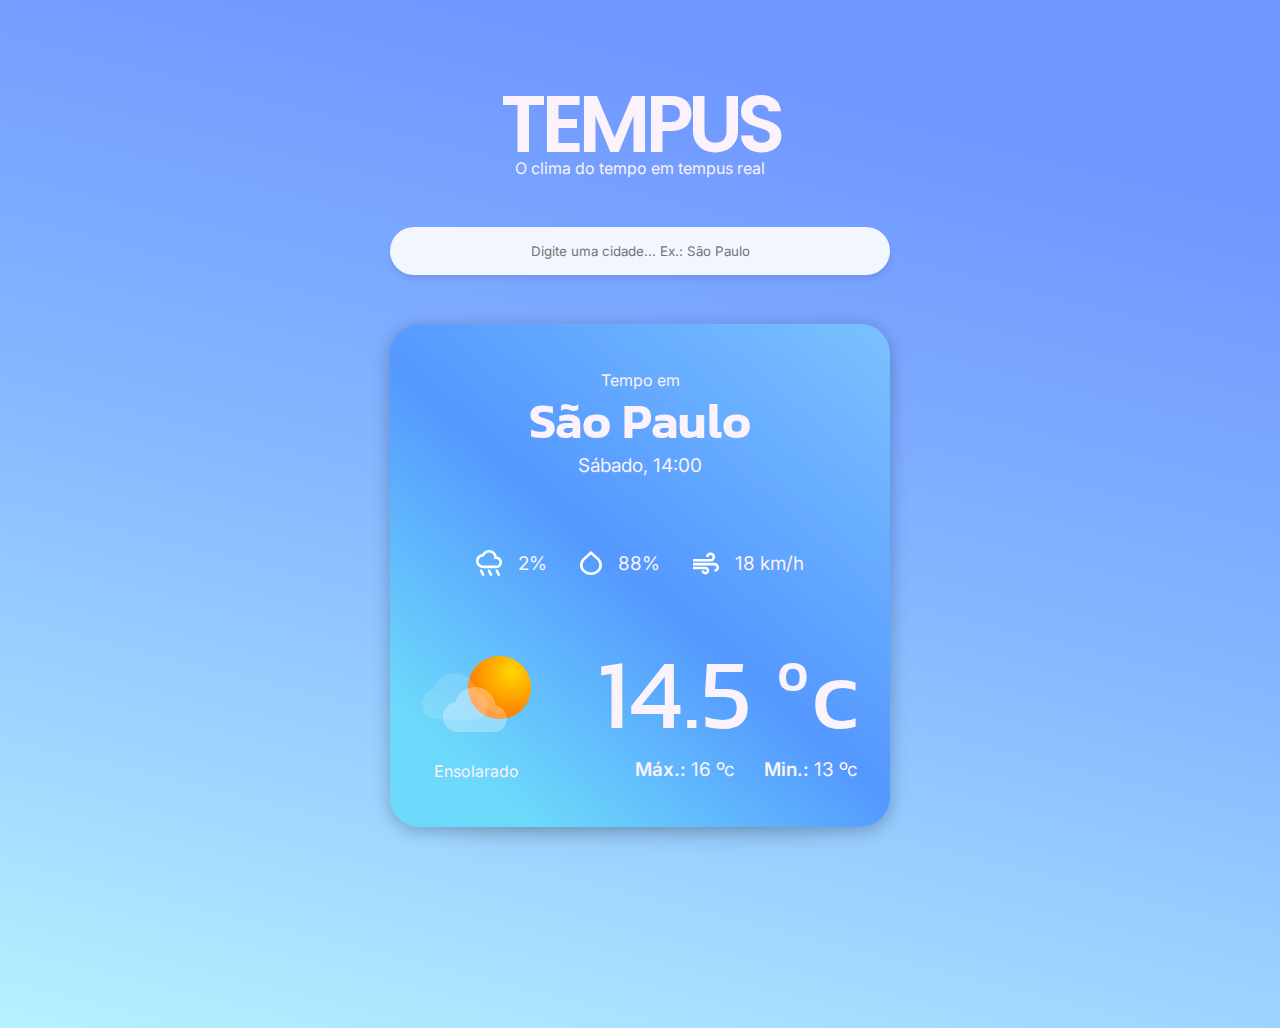
==== index.html @ fc2f94f9 "First Commit" ====
<!DOCTYPE html>
<html lang="en">
<head>
    <meta charset="UTF-8">
    <meta http-equiv="X-UA-Compatible" content="IE=edge">
    <meta name="viewport" content="width=device-width, initial-scale=1.0">
    <link rel="stylesheet" href="style.css">
    <link rel="preconnect" href="https://fonts.googleapis.com">
    <link rel="preconnect" href="https://fonts.gstatic.com" crossorigin>
    <link href="https://fonts.googleapis.com/css2?family=Inter:wght@200;300;400;500;600;700;800;900&family=Kanit:wght@300;400;600;700&family=Poppins:wght@100;300;400;500;600;700;800;900&display=swap" rel="stylesheet">
    <link rel="stylesheet" href="https://fonts.googleapis.com/css2?family=Material+Symbols+Outlined:opsz,wght,FILL,GRAD@20..48,100..700,0..1,-50..200" /
    >  
    <title>Document</title>
</head>
<body>

    <main>
        <section class="header">
            <h1>TEMPUS</h1>
            <p>O clima do tempo em tempus real</p>
            <div><input type="text" placeholder="Digite uma cidade... Ex.: São Paulo"></div>
        </section>

        <section class="box_bg">
            <div class="boxInside_topInfos">
                <p>Tempo em</p>
                <h2 class="cidade" data-stats="cidade">São Paulo</h2>
                <p class="data" data-stats="data">Sábado, 14:00</p>
            </div>
            <div class="boxInside_middleInfos">
                <p class="chuva">
                    <img src="source/images/icons/icon_chuva.svg" alt="probabilidade de chuva"> <span data-stats="chuva">2%</span></p>
                <p class="humidade">
                    <img src="source/images/icons/icon_humidade.svg" alt="humidade atual"><span data-stats="humidade">88%</span></p>
                <p class="vento">
                    <img src="source/images/icons/icon_vento.svg" alt="velocidade do vento"><span data-stats="vento">18 km/h</span></p>
            </div>
            <div class="boxInside_bottomInfos">
                <div class="icon">
                    <img data-stats="icon" src="source/images/icons/ensolarado.svg" alt="Tempo ensolarado">
                    <p data-stats="icon_text">Ensolarado</p>
                </div>
                <div class="temperatura">
                    <h3 data-stats="temperatura">14.5 ºc</h3>
                    <div>
                        <p>Máx.: <span data-stats="temperatura_Max">16 ºc</span></p>
                        <p>Min.: <span data-stats="temperatura_Max">13 ºc</span></p>
                    </div>
                </span>
            </div>
        </section>
    </main>
    <script src="index.js"></script>
</body>
</html>
---- style.css ----
*{
  margin:0;
  padding: 0;
  box-sizing: border-box;
  list-style: none;
  font-family: "Inter";
  color: #FCF2FC;
}
body{
  margin: 4rem;
  align-items: center;
  background: linear-gradient(194deg, #6F97FF 15.32%, #83B4FF 49.44%, rgba(173, 240, 255, 0.90) 100%);
  background-repeat: no-repeat;
  height: 100vh;
}


main{
  display: flex;
  flex-direction: column;
  text-align: center;
  align-items: center;
  justify-content: center;
  max-width: 500px;
  margin: 0 auto;
}

.header{
  width:100%
}

.header h1{
  font-size: 80px;
  font-weight: 600;
  letter-spacing: -6px;
  font-family: "Poppins";
  text-align: center;
  /* padding-bottom: 13px; */
  
}
.header p{
  margin-top: -26px;
  margin-bottom: 33px;
}

.header div input{
  width: 100%;
  display: inline-flex;
  text-align: center;
  margin-top: 16px;
  padding: 16px 20px;
  gap: 10px;
  color: #74ABFF;
  background: rgba(255, 255, 255, 0.90);
  box-shadow: 0px 4px 6px 0px rgba(0, 0, 0, 0.09);
  border: none; border-radius: 50px;
  outline: none;
}
.header input:focus::placeholder{
  color: transparent
}

.box_bg{
  width: 100%;
  padding: 46px 32px;
  border-radius: 30px;
  margin-top: 49px;
  background: linear-gradient(41deg, #6CD8FA 13.8%, #5498FF 49.45%, #83CBFF 111.17%);
  box-shadow: 0px 60px 43px -74px rgba(0, 0, 0, 0.25), 0px 4px 17px 0px rgba(0, 0, 0, 0.25);
}


/*  */
/*  */
/*  */
.boxInside_topInfos{
  margin-bottom: 63px;
}
.boxInside_topInfos .cidade{
  font-family: "Kanit";
  font-size: 49px;
  font-style: normal;
  font-weight: 600;
  margin-bottom: -3px;
  margin-top: -6px;
}
.boxInside_topInfos .data{
  font-size: 19px;
}
/*  */
/*  */
/*  */
.boxInside_middleInfos{
  display: flex;
  justify-content: center;
  gap: 33px;
  padding: 10px;
  font-size: 19px;
  margin-bottom: 33px;
}
.boxInside_middleInfos p{
  display: flex;
  align-items: center;
}
.boxInside_middleInfos img{ padding-right: 16px; }
/*  */
/*  */
/*  */
.boxInside_bottomInfos{
  display: flex;
  justify-content: space-between;
  align-items: center;
}

.boxInside_bottomInfos .icon{
  display: flex;
  flex-direction: column;
  align-self: flex-end;
  gap: 23px;
}

.boxInside_bottomInfos .icon img{
  margin-bottom: 6px;
}

.boxInside_bottomInfos .temperatura h3{
  font-family: "Kanit";
  font-size: 99px;
  font-weight: 400;
  margin-bottom: -9px;
}

.boxInside_bottomInfos .temperatura div{
  display: flex;
  justify-content: flex-end;
  gap: 29px;
}

.boxInside_bottomInfos .temperatura div p{
  font-weight: 600;
  font-size: 19px;
}
.boxInside_bottomInfos .temperatura div span{ font-weight: normal; }
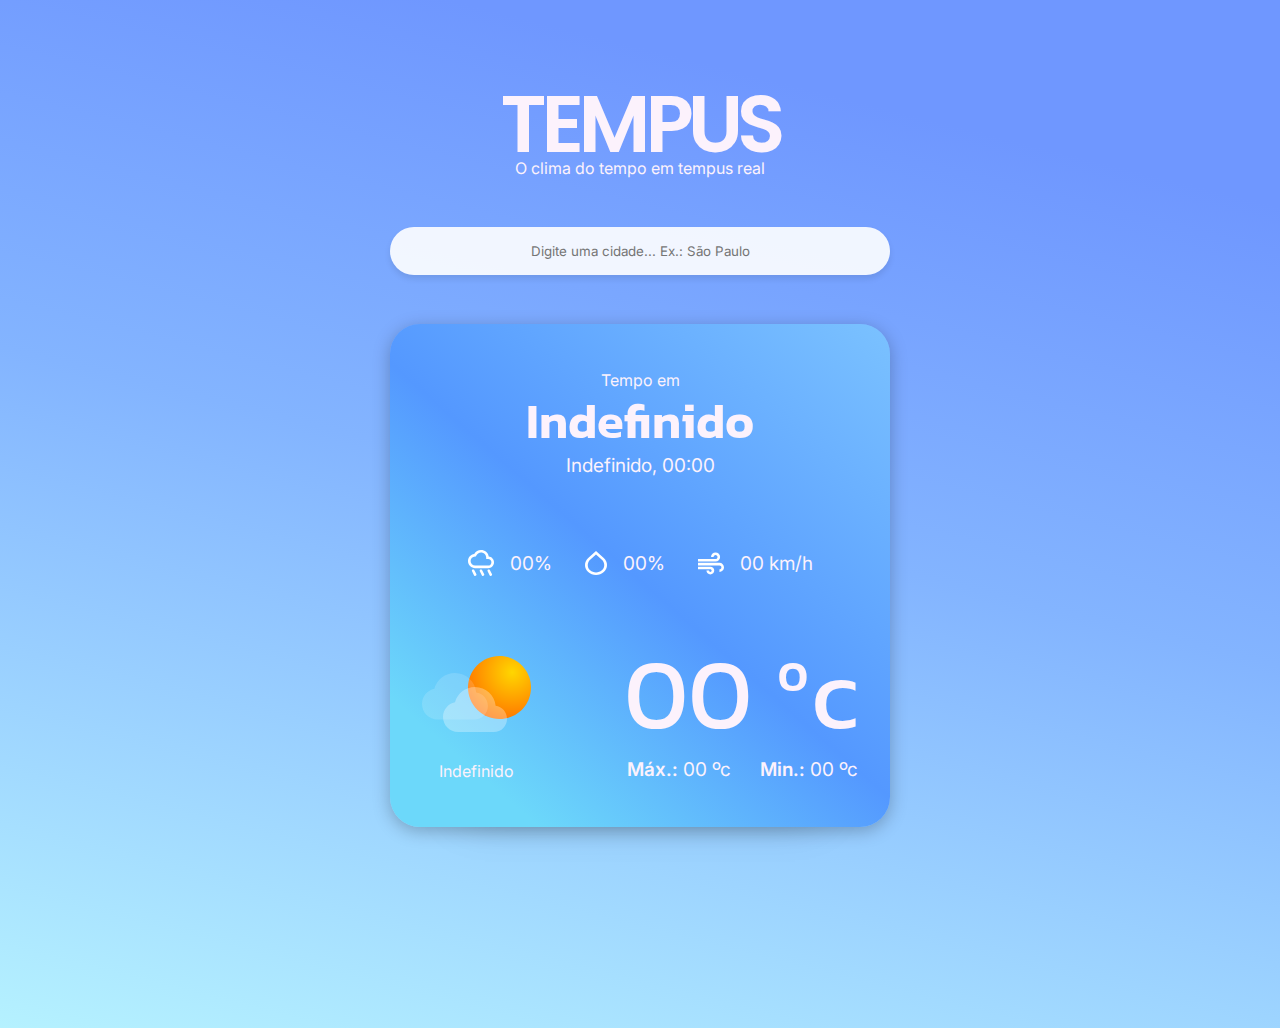
==== commit d4a2c587: "Function to search city using the input value after submit. | Added some styles to show/hide content" ====
--- a/index.html
+++ b/index.html
@@ -18,33 +18,33 @@
         <section class="header">
             <h1>TEMPUS</h1>
             <p>O clima do tempo em tempus real</p>
-            <div><input type="text" placeholder="Digite uma cidade... Ex.: São Paulo"></div>
+            <form data-search="form"><input data-search="input" type="text" placeholder="Digite uma cidade... Ex.: São Paulo"></form>
         </section>
-
+        <h2 class="noResults hide">Nenhum resultado encontrado!</h2>
         <section class="box_bg">
             <div class="boxInside_topInfos">
                 <p>Tempo em</p>
-                <h2 class="cidade" data-stats="cidade">São Paulo</h2>
-                <p class="data" data-stats="data">Sábado, 14:00</p>
+                <h2 class="cidade" data-stats="cidade">Indefinido</h2>
+                <p class="data" data-stats="data">Indefinido, 00:00</p>
             </div>
             <div class="boxInside_middleInfos">
                 <p class="chuva">
-                    <img src="source/images/icons/icon_chuva.svg" alt="probabilidade de chuva"> <span data-stats="chuva">2%</span></p>
+                    <img src="source/images/icons/icon_chuva.svg" alt="probabilidade de chuva"> <span data-stats="chuva">00%</span></p>
                 <p class="humidade">
-                    <img src="source/images/icons/icon_humidade.svg" alt="humidade atual"><span data-stats="humidade">88%</span></p>
+                    <img src="source/images/icons/icon_humidade.svg" alt="humidade atual"><span data-stats="humidade">00%</span></p>
                 <p class="vento">
-                    <img src="source/images/icons/icon_vento.svg" alt="velocidade do vento"><span data-stats="vento">18 km/h</span></p>
+                    <img src="source/images/icons/icon_vento.svg" alt="velocidade do vento"><span data-stats="vento">00 km/h</span></p>
             </div>
             <div class="boxInside_bottomInfos">
                 <div class="icon">
                     <img data-stats="icon" src="source/images/icons/ensolarado.svg" alt="Tempo ensolarado">
-                    <p data-stats="icon_text">Ensolarado</p>
+                    <p data-stats="icon_text">Indefinido</p>
                 </div>
                 <div class="temperatura">
-                    <h3 data-stats="temperatura">14.5 ºc</h3>
+                    <h3 data-stats="temperatura">00 ºc</h3>
                     <div>
-                        <p>Máx.: <span data-stats="temperatura_Max">16 ºc</span></p>
-                        <p>Min.: <span data-stats="temperatura_Max">13 ºc</span></p>
+                        <p>Máx.: <span data-stats="temperatura_Max">00 ºc</span></p>
+                        <p>Min.: <span data-stats="temperatura_Min">00 ºc</span></p>
                     </div>
                 </span>
             </div>
--- a/style.css
+++ b/style.css
@@ -26,6 +26,18 @@
   margin: 0 auto;
 }
 
+.noResults{
+  margin-top: 26px;
+  display: block;
+}
+.noResults.hide{
+  display: none;
+}
+
+.nothing_found{
+  display: none;
+}
+
 .header{
   width:100%
 }
@@ -44,7 +56,7 @@
   margin-bottom: 33px;
 }
 
-.header div input{
+.header form input{
   width: 100%;
   display: inline-flex;
   text-align: center;
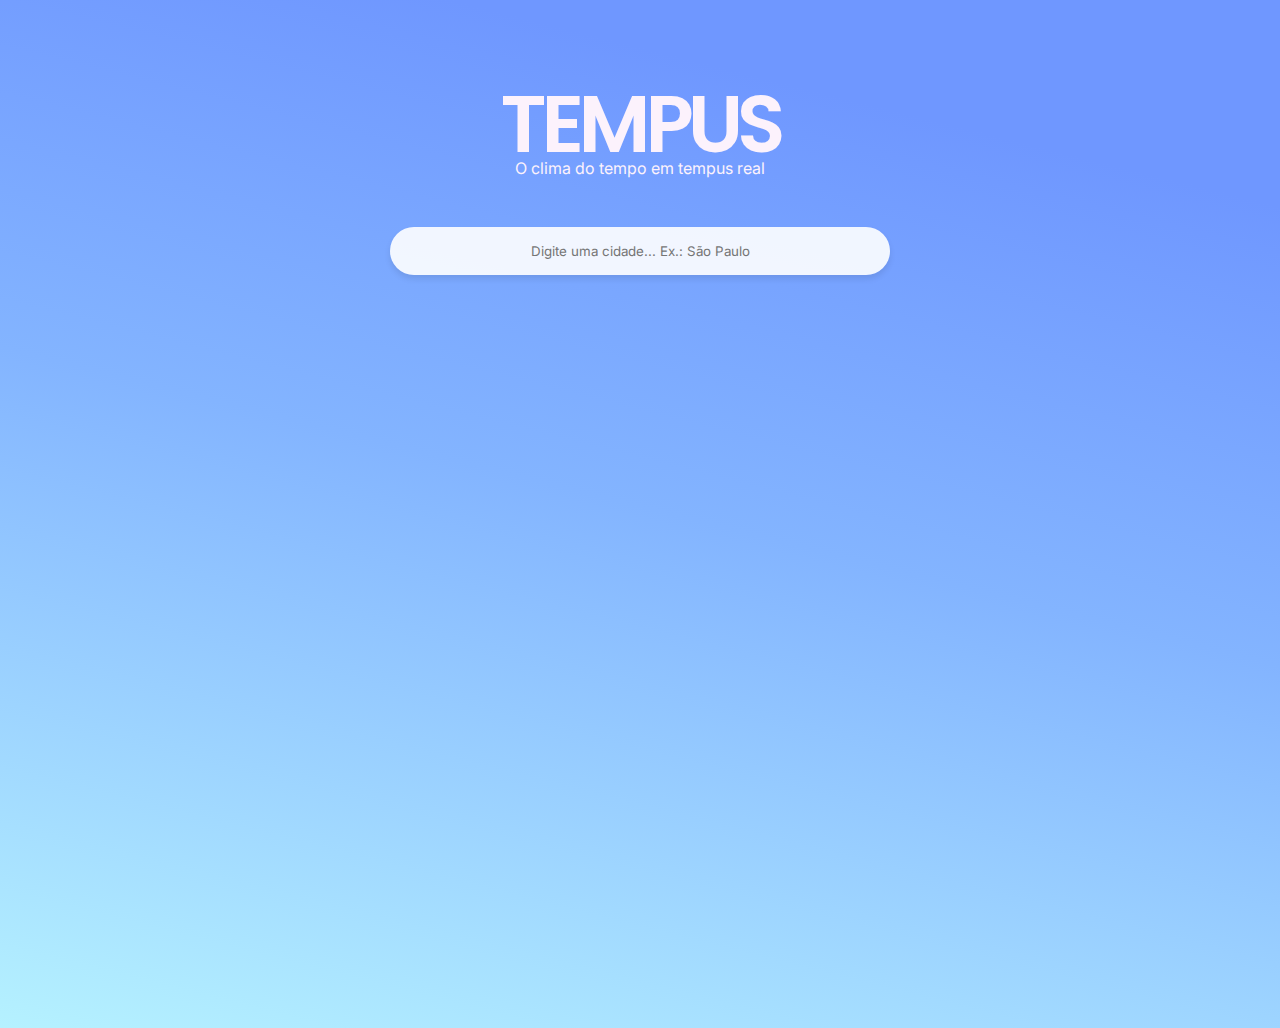
==== commit 58b7c79e: "Animation boxStats when found a city" ====
--- a/index.html
+++ b/index.html
@@ -1,16 +1,18 @@
 <!DOCTYPE html>
-<html lang="en">
+<html lang="pt-BR">
 <head>
     <meta charset="UTF-8">
     <meta http-equiv="X-UA-Compatible" content="IE=edge">
     <meta name="viewport" content="width=device-width, initial-scale=1.0">
-    <link rel="stylesheet" href="style.css">
+
     <link rel="preconnect" href="https://fonts.googleapis.com">
     <link rel="preconnect" href="https://fonts.gstatic.com" crossorigin>
     <link href="https://fonts.googleapis.com/css2?family=Inter:wght@200;300;400;500;600;700;800;900&family=Kanit:wght@300;400;600;700&family=Poppins:wght@100;300;400;500;600;700;800;900&display=swap" rel="stylesheet">
     <link rel="stylesheet" href="https://fonts.googleapis.com/css2?family=Material+Symbols+Outlined:opsz,wght,FILL,GRAD@20..48,100..700,0..1,-50..200" /
     >  
-    <title>Document</title>
+    <link rel="stylesheet" href="style.css">
+
+    <title>TEMPUS - Weather App</title>
 </head>
 <body>
 
@@ -21,7 +23,7 @@
             <form data-search="form"><input data-search="input" type="text" placeholder="Digite uma cidade... Ex.: São Paulo"></form>
         </section>
         <h2 class="noResults hide">Nenhum resultado encontrado!</h2>
-        <section class="box_bg">
+        <section class="box_bg nothing_found">
             <div class="boxInside_topInfos">
                 <p>Tempo em</p>
                 <h2 class="cidade" data-stats="cidade">Indefinido</h2>
--- a/style.css
+++ b/style.css
@@ -30,10 +30,9 @@
   margin-top: 26px;
   display: block;
 }
-.noResults.hide{
+.hide{
   display: none;
 }
-
 .nothing_found{
   display: none;
 }
@@ -73,13 +72,32 @@
   color: transparent
 }
 
+
+/*  */
+/*  */
+/*  */
 .box_bg{
   width: 100%;
   padding: 46px 32px;
   border-radius: 30px;
   margin-top: 49px;
   background: linear-gradient(41deg, #6CD8FA 13.8%, #5498FF 49.45%, #83CBFF 111.17%);
-  box-shadow: 0px 60px 43px -74px rgba(0, 0, 0, 0.25), 0px 4px 17px 0px rgba(0, 0, 0, 0.25);
+  box-shadow: 0px 6px 33px -33px rgba(0, 0, 0, 0.6), 0px 3px 16px 0px rgba(0, 0, 0, 0.06);
+}
+
+.animationBox{
+  animation: .3s showDown;
+}
+
+@keyframes showDown{
+  from{
+    opacity: 0;
+    margin-top: -49px;
+  }
+  to{
+    margin-top: 49px;
+    opacity: 1;
+  }
 }
 
 
@@ -153,4 +171,7 @@
   font-weight: 600;
   font-size: 19px;
 }
-.boxInside_bottomInfos .temperatura div span{ font-weight: normal; }+.boxInside_bottomInfos .temperatura div span{ font-weight: normal; }
+
+
+
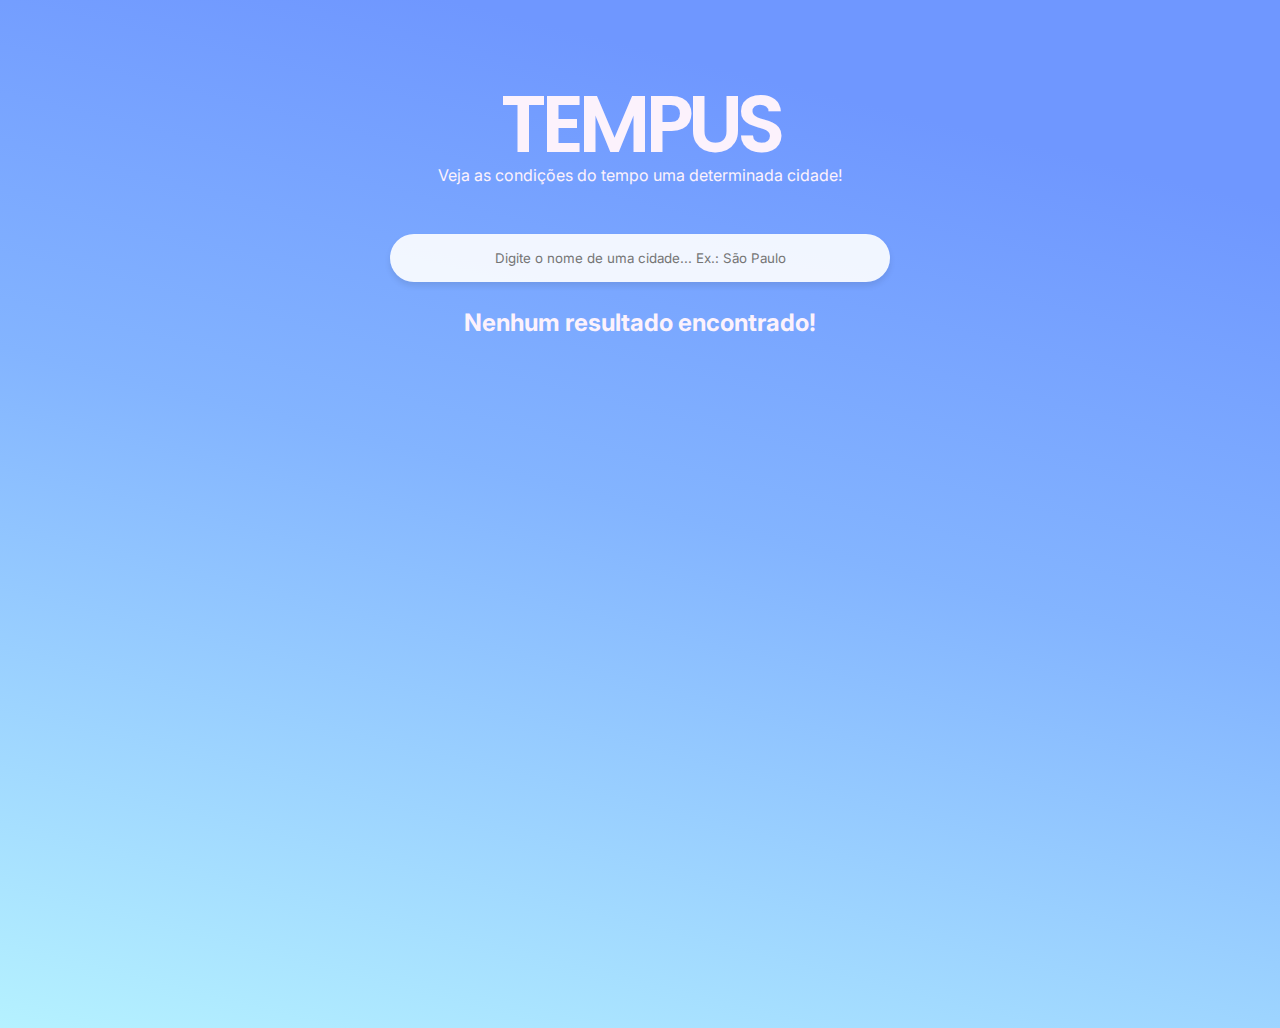
==== commit cdb19baa: "Date and time added into boxInside: Function dataAtual()" ====
--- a/index.html
+++ b/index.html
@@ -19,8 +19,8 @@
     <main>
         <section class="header">
             <h1>TEMPUS</h1>
-            <p>O clima do tempo em tempus real</p>
-            <form data-search="form"><input data-search="input" type="text" placeholder="Digite uma cidade... Ex.: São Paulo"></form>
+            <p>Veja as condições do tempo uma determinada cidade!</p>
+            <form data-search="form"><input data-search="input" type="text" placeholder="Digite o nome de uma cidade... Ex.: São Paulo"></form>
         </section>
         <h2 class="noResults hide">Nenhum resultado encontrado!</h2>
         <section class="box_bg nothing_found">
--- a/style.css
+++ b/style.css
@@ -51,7 +51,7 @@
   
 }
 .header p{
-  margin-top: -26px;
+  margin-top: -19px;
   margin-bottom: 33px;
 }
 
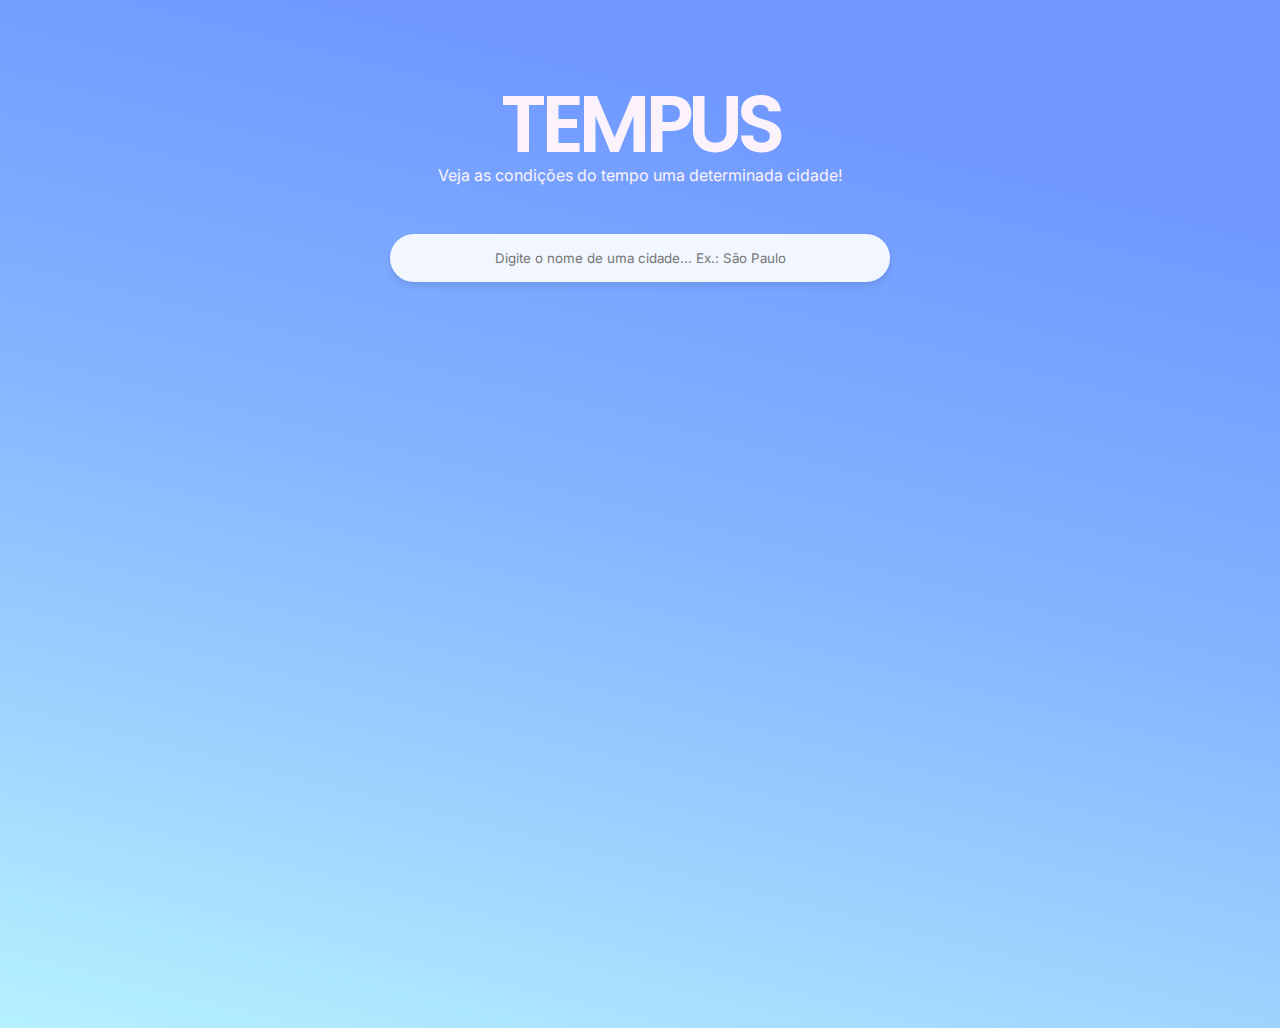
==== commit cfdd295c: ".gitignore added" ====
--- a/index.html
+++ b/index.html
@@ -52,6 +52,6 @@
             </div>
         </section>
     </main>
-    <script src="index.js"></script>
+    <script type="module" src="index.js"></script>
 </body>
 </html>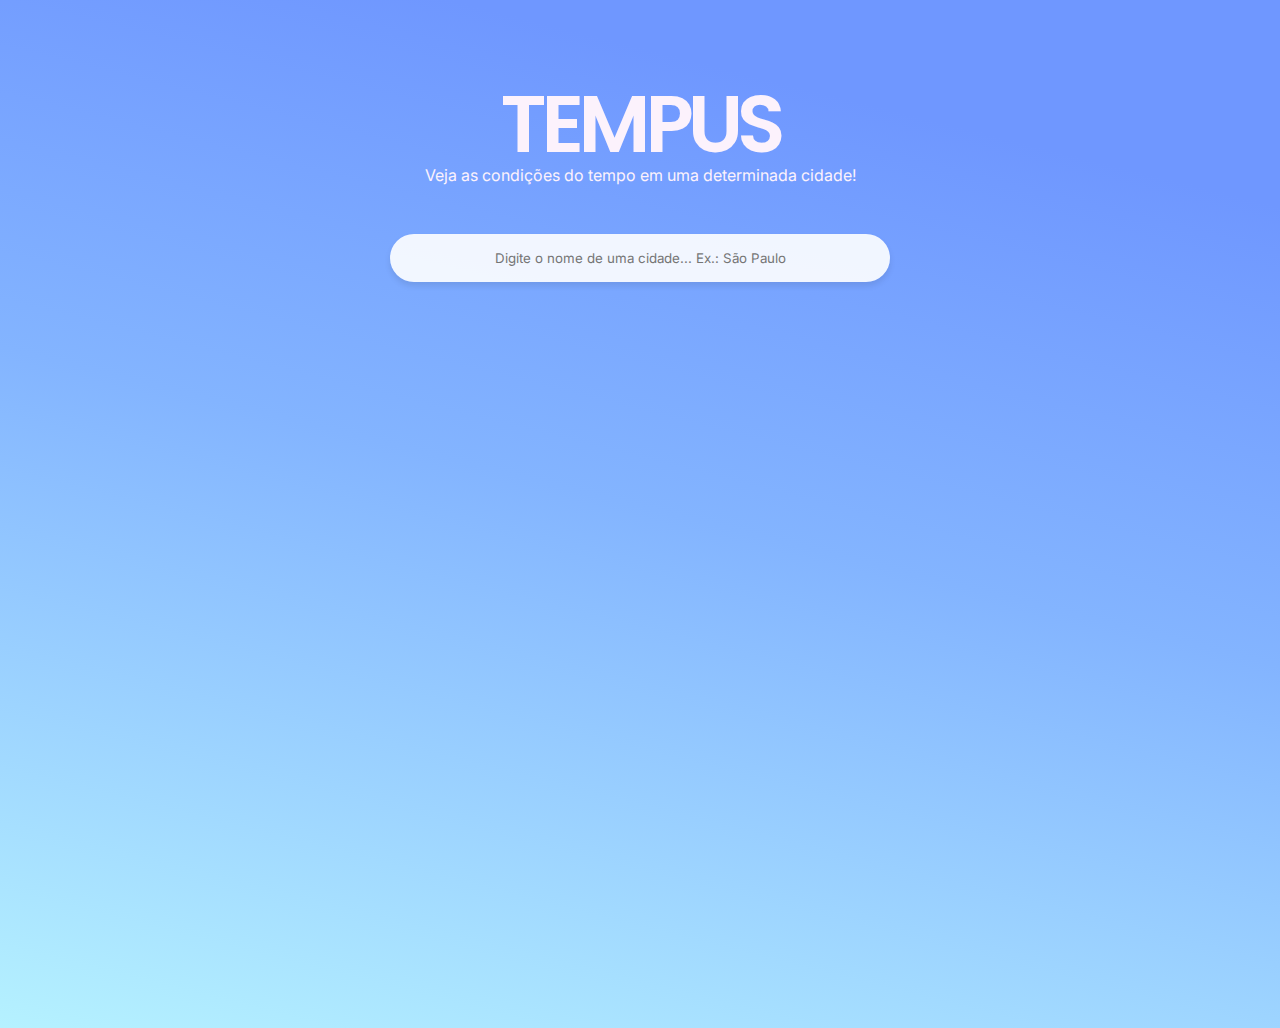
==== commit c5a5b26a: "Modified content structure of 'boxInsideContent' from  index.js" ====
--- a/index.html
+++ b/index.html
@@ -19,12 +19,12 @@
     <main>
         <section class="header">
             <h1>TEMPUS</h1>
-            <p>Veja as condições do tempo uma determinada cidade!</p>
+            <p>Veja as condições do tempo em uma determinada cidade!</p>
             <form data-search="form"><input data-search="input" type="text" placeholder="Digite o nome de uma cidade... Ex.: São Paulo"></form>
         </section>
         <h2 class="noResults hide">Nenhum resultado encontrado!</h2>
         <section class="box_bg nothing_found">
-            <div class="boxInside_topInfos">
+            <!-- <div class="boxInside_topInfos">
                 <p>Tempo em</p>
                 <h2 class="cidade" data-stats="cidade">Indefinido</h2>
                 <p class="data" data-stats="data">Indefinido, 00:00</p>
@@ -49,7 +49,7 @@
                         <p>Min.: <span data-stats="temperatura_Min">00 ºc</span></p>
                     </div>
                 </span>
-            </div>
+            </div> -->
         </section>
     </main>
     <script type="module" src="index.js"></script>
